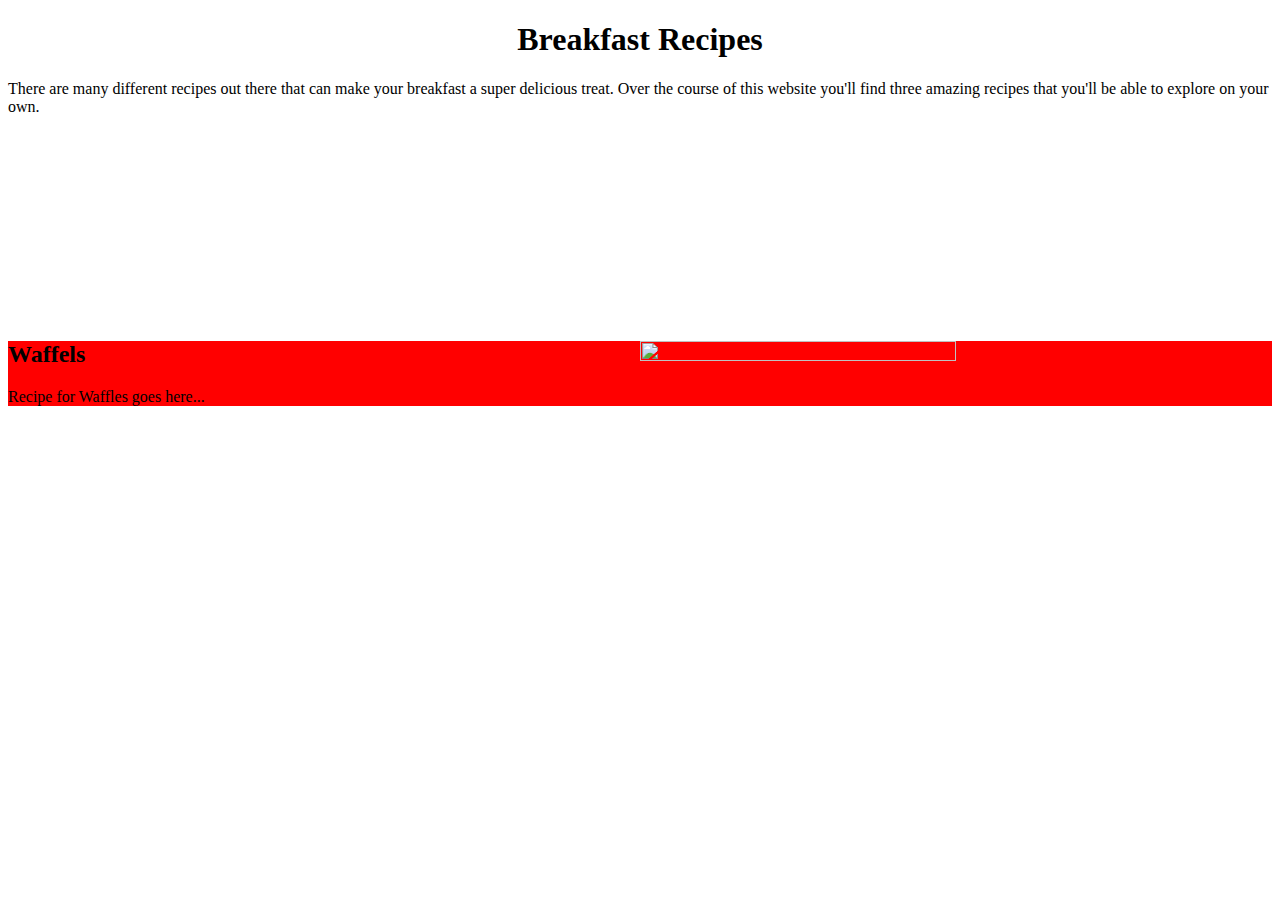
==== index.html @ dd4426ac "Started my portfolio project" ====
<!DOCTYPE html>
<html>
    <head>
        <title>Breakfast Recipes</title>
        <link href="./style.css" type="text/css" rel="stylesheet">
    </head>

    <body>
        <div class="introduction">
            
            <h1 class="title">Breakfast Recipes</h1>
            <p>There are many different recipes out there that can make your breakfast a super delicious treat. Over the course of this website you'll find three amazing recipes that
                you'll be able to explore on your own.</p>
        </div>

        <div class="waffles">
            <img id="waffles" src="./Pictures/2020_belgian-style-waffles_16700_760x580.jpg">
            <h2>Waffels</h2>
            <p>Recipe for Waffles goes here...</p>
        </div>
    </body>
</html>
---- style.css ----
.title {
    color: #000000;
    text-align: center;
}

.introduction {
    width: 100%;
    height: 300px;
}

#waffles {
    width: 50%;
    float: right;
    height: 50%;
}

.waffles p {
    color: black;
}

.waffles {
    background-color: red;
}
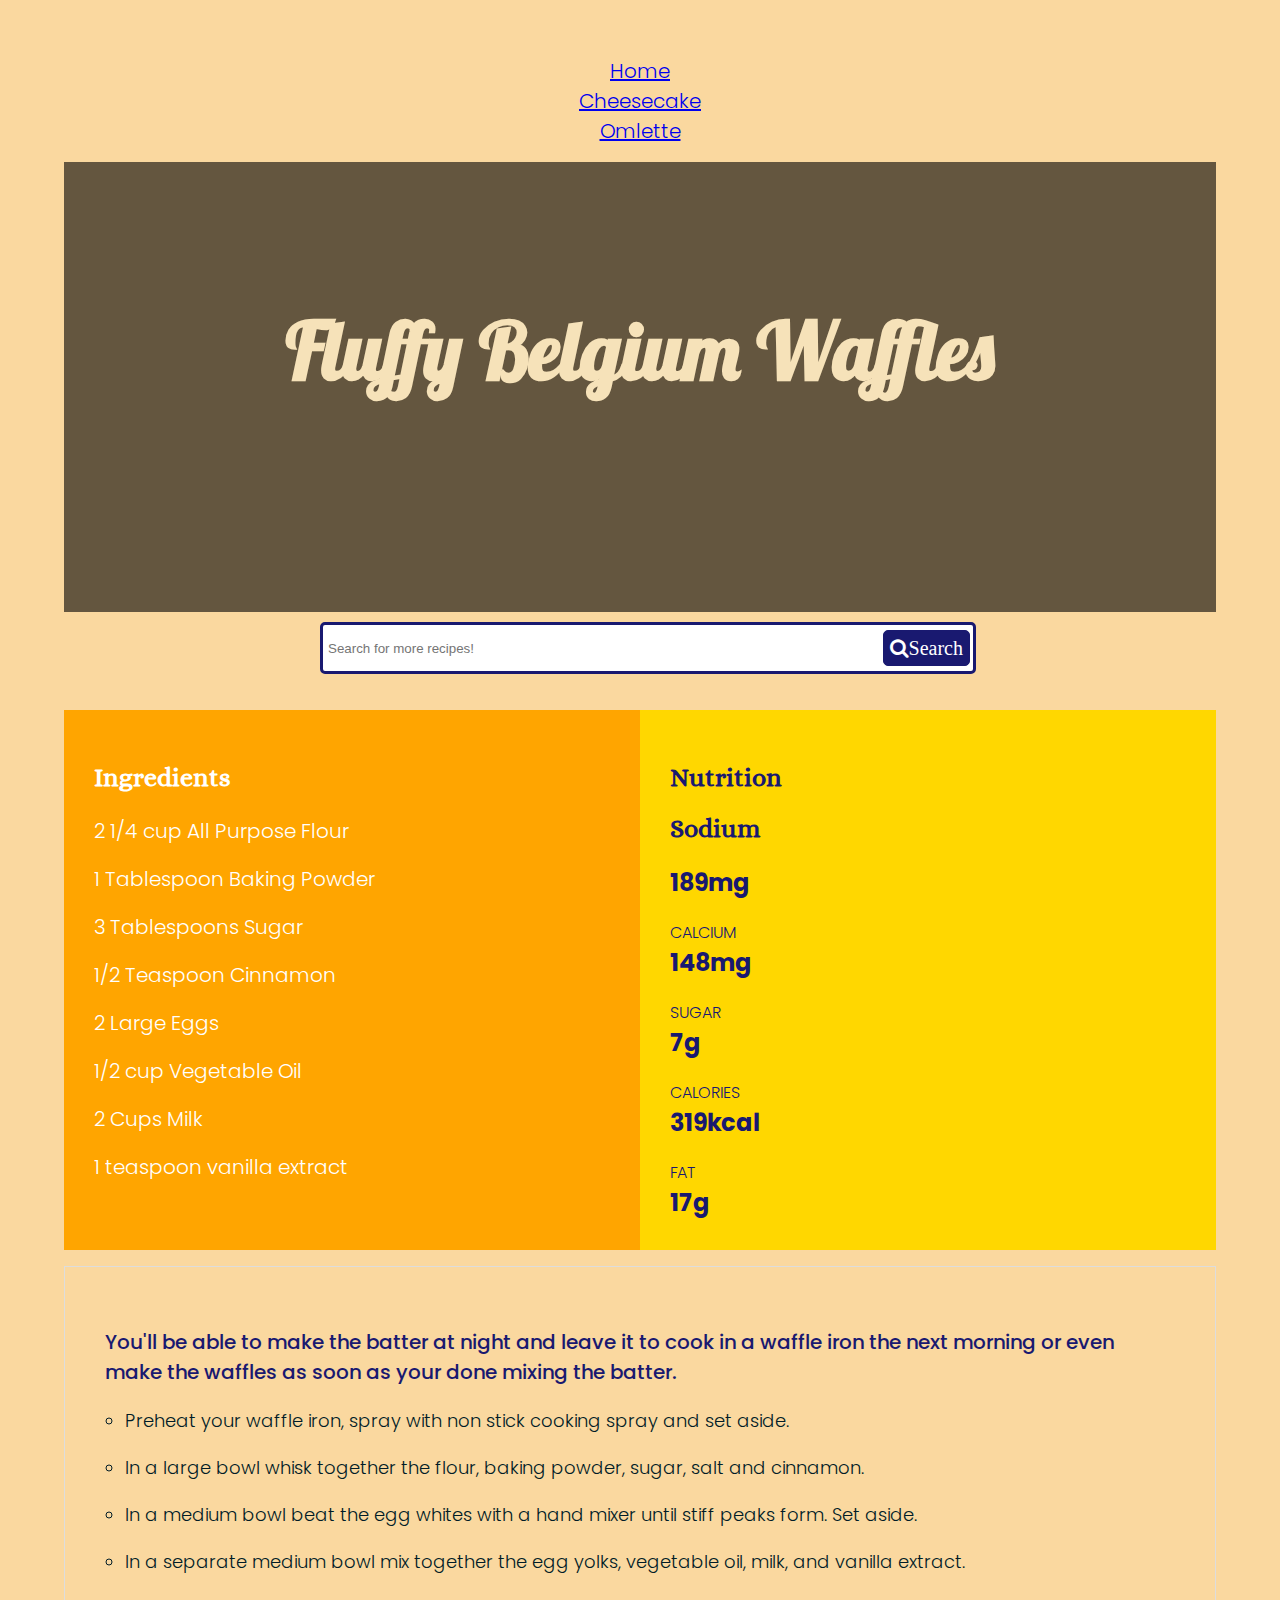
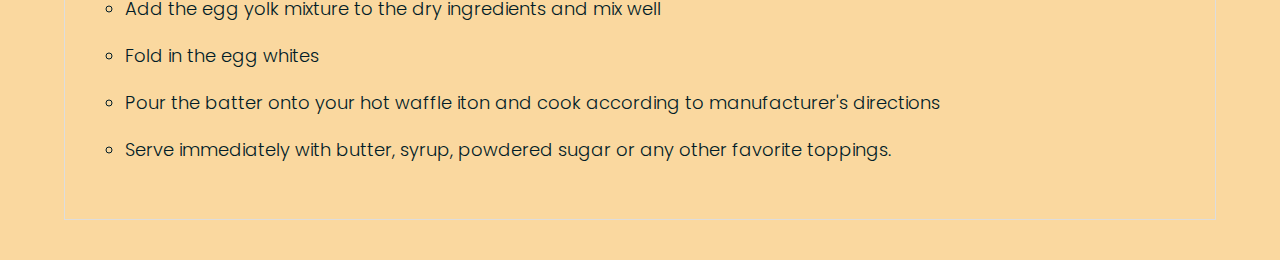
==== commit 733ec58f: "Added some more style and changing the colors around" ====
--- a/index.html
+++ b/index.html
@@ -1,22 +1,92 @@
 <!DOCTYPE html>
-<html>
-    <head>
-        <title>Breakfast Recipes</title>
-        <link href="./style.css" type="text/css" rel="stylesheet">
-    </head>
+    <html>
+        <head>
+            <title>Fluffy Belgium Waffles</title>
+            <link href="https://fonts.googleapis.com/css?family=Alice|Lobster|Poppins:300,400,500,600,700" rel="stylesheet">
+            <link href="./style.css" type ="text/css" rel="stylesheet">
+            <link rel="stylesheet" href="https://cdnjs.cloudflare.com/ajax/libs/font-awesome/4.7.0/css/font-awesome.min.css">
+        </head>
+    <body>
+        <nav>
+            <ul>
+                <li><a href="#">Home</a></li>
+                <li><a href="#">Cheesecake</a></li>
+                <li><a href="#">Omlette</a></li>
+            </ul>
+            
+        </nav>
+        <div class="overlay">
+            <div class="header">
+                <h1>Fluffy Belgium Waffles</h1>
+            </div>
+        </div>
+        <div class="wrap">
+            <div class="search">
+                <input type="text" class="searchTerm" placeholder="Search for more recipes!">
+                <button type="submit" class="searchButton">
+                    <i class="fa fa-search">Search</i>
+                </button>
+            </div>
+        </div>
+        <div id="recipe">
+            <div class="info">
+                <ul class="ingredients">
+                    <h2>Ingredients</h2>
+                    <li>2 1/4 cup All Purpose Flour</li>
+                    <li>1 Tablespoon Baking Powder</li>
+                    <li>3 Tablespoons Sugar</li>
+                    <li>1/2 Teaspoon Cinnamon</li>
+                    <li>2 Large Eggs</li>
+                    <li>1/2 cup Vegetable Oil</li>
+                    <li>2 Cups Milk</li>
+                    <li>1 teaspoon vanilla extract</li>
+                </ul>
+                <ul class="nutrition">
+                    <h2>Nutrition</h2>
+                    <li>
+                        <h2>Sodium</h2>
+                        <p>189mg</p>
+                    </li>
+                    <li>
+                        <h3>Calcium</h3>
+                        <p>148mg</p>
+                    </li>
+                    <li>
+                        <h3>Sugar</h3>
+                        <p>7g</p>
+                    </li>
+                    <li>
+                        <h3>Calories</h3>
+                        <p>319kcal</p>
+                    </li>
+                    <li>
+                        <h3>Fat</h3>
+                        <p>17g</p>
+                    </li>
+                </ul>
+            </div>
+            <div class="steps">
+                <div class = "tips">
+                    <p>You'll be able to make the batter at night and leave it to cook in a waffle iron the next morning or even make the waffles as soon as your done mixing the batter.</p>  
+                </div>
+                <ul>
+                    <li>Preheat your waffle iron, spray with non stick cooking spray and set aside.</li>
+    
+                    <li>In a large bowl whisk together the flour, baking powder, sugar, salt and cinnamon.</li>
+    
+                    <li>In a medium bowl beat the egg whites with a hand mixer until stiff peaks form. Set aside. </li>
+    
+                    <li>In a separate medium bowl mix together the egg yolks, vegetable oil, milk, and vanilla extract.</li>
+    
+                    <li>Add the egg yolk mixture to the dry ingredients and mix well</li>
+    
+                    <li>Fold in the egg whites</li>
 
-    <body>
-        <div class="introduction">
-            
-            <h1 class="title">Breakfast Recipes</h1>
-            <p>There are many different recipes out there that can make your breakfast a super delicious treat. Over the course of this website you'll find three amazing recipes that
-                you'll be able to explore on your own.</p>
-        </div>
-
-        <div class="waffles">
-            <img id="waffles" src="./Pictures/2020_belgian-style-waffles_16700_760x580.jpg">
-            <h2>Waffels</h2>
-            <p>Recipe for Waffles goes here...</p>
+                    <li>Pour the batter onto your hot waffle iton and cook according to manufacturer's directions</li>
+                
+                    <li>Serve immediately with butter, syrup, powdered sugar or any other favorite toppings.</li>
+                </ul>
+            </div>
         </div>
     </body>
-</html>+    </html>--- a/style.css
+++ b/style.css
@@ -1,24 +1,232 @@
-
-.title {
-    color: #000000;
-    text-align: center;
-}
-
-.introduction {
-    width: 100%;
-    height: 300px;
-}
-
-#waffles {
-    width: 50%;
-    float: right;
-    height: 50%;
-}
-
-.waffles p {
-    color: black;
-}
-
-.waffles {
-    background-color: red;
+@import url(https://fonts.googleapis.com/css?family=Open+Sans);
+
+body{
+    background-color: #FAD89F;
+    margin: 0px;
+    padding:40px 0px;
+}
+
+nav {
+    display: inline-block;
+    text-align: center;
+    width: 100%;
+    transition: color 1s ease-in 100ms;
+}
+
+nav { 
+    color: blue;
+}
+
+nav a:hover {
+    color: orange;
+}
+/** header styles **/
+.header{
+    background-image: url(./Pictures/2020_belgian-style-waffles_16700_760x580.jpg);
+    background-position: center bottom;
+    height: 450px;
+    margin: 0 auto;
+    position: relative;
+    text-align: center;
+    width: 90%;
+}
+.overlay:before {
+    content: " ";
+    z-index: -1;
+    display: block;
+    position: absolute;   
+    height: 450px;
+    top: 40;
+    left: 5%;
+    width: 90%;
+    background: rgba(0, 0, 0, 0.6);
+    z-index: 1;
+}
+.overlay * {
+    position: relative; /* Makes elements display above overlay. */
+}
+h1{
+    color: #f6e2b9;
+    font-family: 'Lobster', sans-serif;
+    font-size: 80px;
+    margin: 0px;
+    padding-top: 12%;
+    text-align: center;
+    z-index: 2;
+}
+h2{
+    font-family: 'Alice' , sans-serif;
+    font-size: 26px;
+    color: white;
+    font-weight: bold;
+}
+h3{
+    font-family: 'Alice' , sans-serif;
+    font-size: 22px;
+    color: white;
+}
+h4{
+    color: white;
+    font-family: 'Poppins', sans-serif;
+    font-size: 16px;
+    font-weight: 300;
+    margin: 0px;
+    text-transform: uppercase;
+
+}
+h5{
+    color: white;
+    font-family: 'Poppins', sans-serif;
+    font-size: 12px;
+    font-weight: 300;
+    margin: 0px;
+    text-transform: uppercase;
+
+}
+h6{
+    color: white;
+    font-family: 'Poppins', sans-serif;
+    font-size: 10px;
+    font-weight: 300;
+    margin: 0px;
+    text-transform: uppercase;
+
+}
+p{
+    color: #011C27;
+    font-size: 20px;
+    font-family: 'Poppins',sans-serif;
+    font-weight: 500;
+}
+.tips p {
+    color: midnightblue;
+    font-size: 20px;
+    font-family: 'Poppins',sans-serif;
+    font-weight: 500; 
+}
+.tips h3 {
+    font-family: 'Alice' , sans-serif;
+    font-size: 22px;
+    color: midnightblue;
+}
+ul{
+    list-style: none;
+    padding: 0px;
+}
+li{
+    font-family: 'Poppins', sans-serif;
+    font-weight: 300;
+    font-size: 20px;
+}
+.info{
+    display: flex;
+    width: 100%;
+}
+.info ul{
+    display: table-cell;
+    width: 50%;
+}
+.steps{
+    border: 1px solid #dddddd;
+    padding: 40px;
+}
+#recipe{
+    margin: 0 auto;
+    width: 90%;
+    margin-top: 27px;
+}
+.ingredients{
+    background-color: orange;
+    padding: 30px;
+    width: 50%;
+}
+.steps li{
+    color: #011C27;
+    font-size: 18px !important;
+    margin-top: 20px;
+    margin-left: 20px;
+    list-style-type: circle;
+}
+.ingredients li{
+    color: #ffffff;
+    line-height: 18px;
+    margin-top: 30px;
+    text-align: left;
+}
+.nutrition{
+    background-color: gold;
+    padding: 30px;
+    width: 50%;
+}
+.nutrition li{
+    margin-top: 20px;
+    color: midnightblue;
+}
+.nutrition h2{
+    color:midnightblue;
+}
+.nutrition h3{
+    color:midnightblue;
+    font-family: 'Poppins', sans-serif;
+    font-size: 16px;
+    font-weight: 300;
+    margin: 0px;
+    text-transform: uppercase;
+
+}
+.nutrition p{
+    font-size: 24px;
+    font-family: 'Poppins',sans-serif;
+    font-weight: 700;
+    margin: 0px;
+    color: midnightblue;
+}
+
+body{
+    font-family: 'Open Sans', sans-serif;
+}
+
+.search {
+    width: 100%;
+    position: relative;
+    margin-top: 20px;
+}
+
+.searchTerm {
+    float: left;
+    width: 100%;
+    border: 3px solid midnightblue;
+    padding: 5px;
+    height: 36px;
+    border-radius: 5px;
+    outline: none;
+    color: lightskyblue;
+}
+
+.searchTerm:focus{
+    color: midnightblue;
+}
+
+.searchButton {
+    position: absolute;  
+    right: -10px;
+    top: 8px;
+    width: auto;
+    height: 36px;
+    border: 1px solid midnightblue;
+    background: midnightblue;
+    text-align: center;
+    color: #fff;
+    border-radius: 5px;
+    cursor: pointer;
+    font-size: 20px;
+}
+
+.wrap{
+    width: 50%;
+    padding: 10px;
+    position: relative;
+    top: 10;
+    left: 50%;
+    transform: translate(-50%, -50%);
 }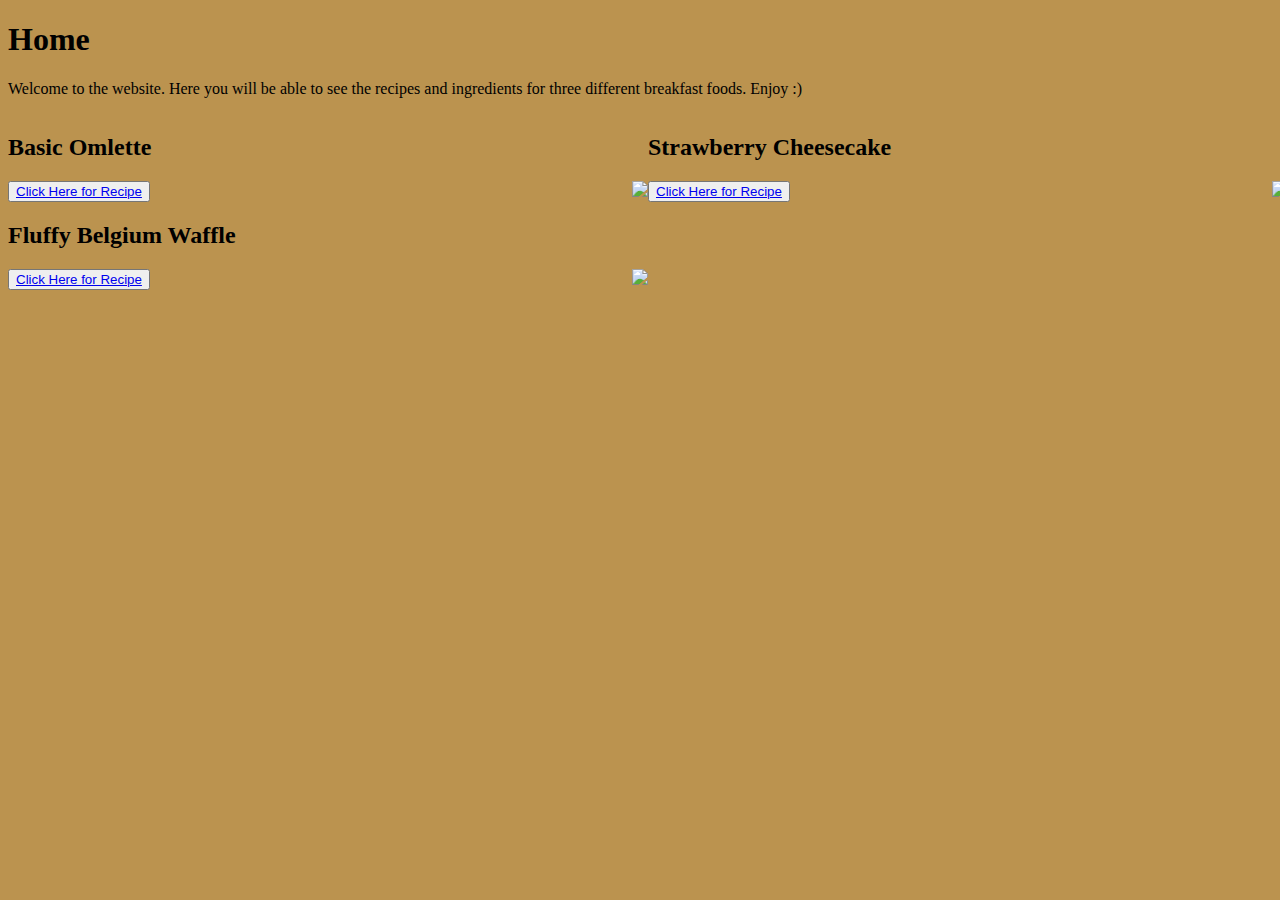
==== commit 8a00a7c8: "Started making home tab" ====
--- a/index.html
+++ b/index.html
@@ -1,92 +1,35 @@
 <!DOCTYPE html>
     <html>
         <head>
-            <title>Fluffy Belgium Waffles</title>
+            <title>Home</title>
             <link href="https://fonts.googleapis.com/css?family=Alice|Lobster|Poppins:300,400,500,600,700" rel="stylesheet">
-            <link href="./style.css" type ="text/css" rel="stylesheet">
-            <link rel="stylesheet" href="https://cdnjs.cloudflare.com/ajax/libs/font-awesome/4.7.0/css/font-awesome.min.css">
+            <link href="./styleHome.css" type ="text/css" rel="stylesheet">
         </head>
     <body>
-        <nav>
-            <ul>
-                <li><a href="#">Home</a></li>
-                <li><a href="#">Cheesecake</a></li>
-                <li><a href="#">Omlette</a></li>
-            </ul>
-            
-        </nav>
         <div class="overlay">
             <div class="header">
-                <h1>Fluffy Belgium Waffles</h1>
+                <h1>Home</h1>
             </div>
         </div>
-        <div class="wrap">
-            <div class="search">
-                <input type="text" class="searchTerm" placeholder="Search for more recipes!">
-                <button type="submit" class="searchButton">
-                    <i class="fa fa-search">Search</i>
-                </button>
+        <div class="introduction">
+            <p>Welcome to the website. Here you will be able to see the recipes and ingredients for three different breakfast foods. Enjoy :)</p>
+        </div>
+        <div class="recipes">
+            <div class="omlette">
+                <h2>Basic Omlette</h2>
+                <button><a href="./Omlette.html">Click Here for Recipe</a></button>
+                <img class="picture" src="./Pictures/Basic-Omelette-CMS.jpg">
             </div>
-        </div>
-        <div id="recipe">
-            <div class="info">
-                <ul class="ingredients">
-                    <h2>Ingredients</h2>
-                    <li>2 1/4 cup All Purpose Flour</li>
-                    <li>1 Tablespoon Baking Powder</li>
-                    <li>3 Tablespoons Sugar</li>
-                    <li>1/2 Teaspoon Cinnamon</li>
-                    <li>2 Large Eggs</li>
-                    <li>1/2 cup Vegetable Oil</li>
-                    <li>2 Cups Milk</li>
-                    <li>1 teaspoon vanilla extract</li>
-                </ul>
-                <ul class="nutrition">
-                    <h2>Nutrition</h2>
-                    <li>
-                        <h2>Sodium</h2>
-                        <p>189mg</p>
-                    </li>
-                    <li>
-                        <h3>Calcium</h3>
-                        <p>148mg</p>
-                    </li>
-                    <li>
-                        <h3>Sugar</h3>
-                        <p>7g</p>
-                    </li>
-                    <li>
-                        <h3>Calories</h3>
-                        <p>319kcal</p>
-                    </li>
-                    <li>
-                        <h3>Fat</h3>
-                        <p>17g</p>
-                    </li>
-                </ul>
+            <div class="cheesecake">
+                <h2>Strawberry Cheesecake</h2>
+                <button><a href="./Cheesecake.html">Click Here for Recipe</a></button>
+                <img class="picture" src="./Pictures/Cheesecake.jpeg">
             </div>
-            <div class="steps">
-                <div class = "tips">
-                    <p>You'll be able to make the batter at night and leave it to cook in a waffle iron the next morning or even make the waffles as soon as your done mixing the batter.</p>  
-                </div>
-                <ul>
-                    <li>Preheat your waffle iron, spray with non stick cooking spray and set aside.</li>
-    
-                    <li>In a large bowl whisk together the flour, baking powder, sugar, salt and cinnamon.</li>
-    
-                    <li>In a medium bowl beat the egg whites with a hand mixer until stiff peaks form. Set aside. </li>
-    
-                    <li>In a separate medium bowl mix together the egg yolks, vegetable oil, milk, and vanilla extract.</li>
-    
-                    <li>Add the egg yolk mixture to the dry ingredients and mix well</li>
-    
-                    <li>Fold in the egg whites</li>
-
-                    <li>Pour the batter onto your hot waffle iton and cook according to manufacturer's directions</li>
-                
-                    <li>Serve immediately with butter, syrup, powdered sugar or any other favorite toppings.</li>
-                </ul>
+            <div class="waffle">
+                <h2>Fluffy Belgium Waffle</h2>
+                <button><a href="./Waffle.html">Click Here for Recipe</a></button>
+                <img class="picture" src="./Pictures/2020_belgian-style-waffles_16700_760x580.jpg">
             </div>
         </div>
     </body>
-    </html>+</html>--- a/styleHome.css
+++ b/styleHome.css
@@ -0,0 +1,31 @@
+body {
+    background-color: #bb934f;
+    z-index: -1;
+    width: 100%;
+}
+
+.recipes {
+    display: grid;
+    grid-template-rows: 1fr 1fr 1fr;
+    grid-template-columns: 1fr 1fr;
+}
+.omlette .picture {
+    float: right;
+
+    grid-column: 2 / 3;
+    grid-row: 1 / 2;
+
+}
+.cheesecake .picture {
+    float: right;
+    grid-column: 2 / 3;
+    grid-row: 2 / 3;
+
+
+}
+.waffle .picture {
+    float: right;
+    grid-column: 2 / 3;
+    grid-row: 3 / 4;
+
+}